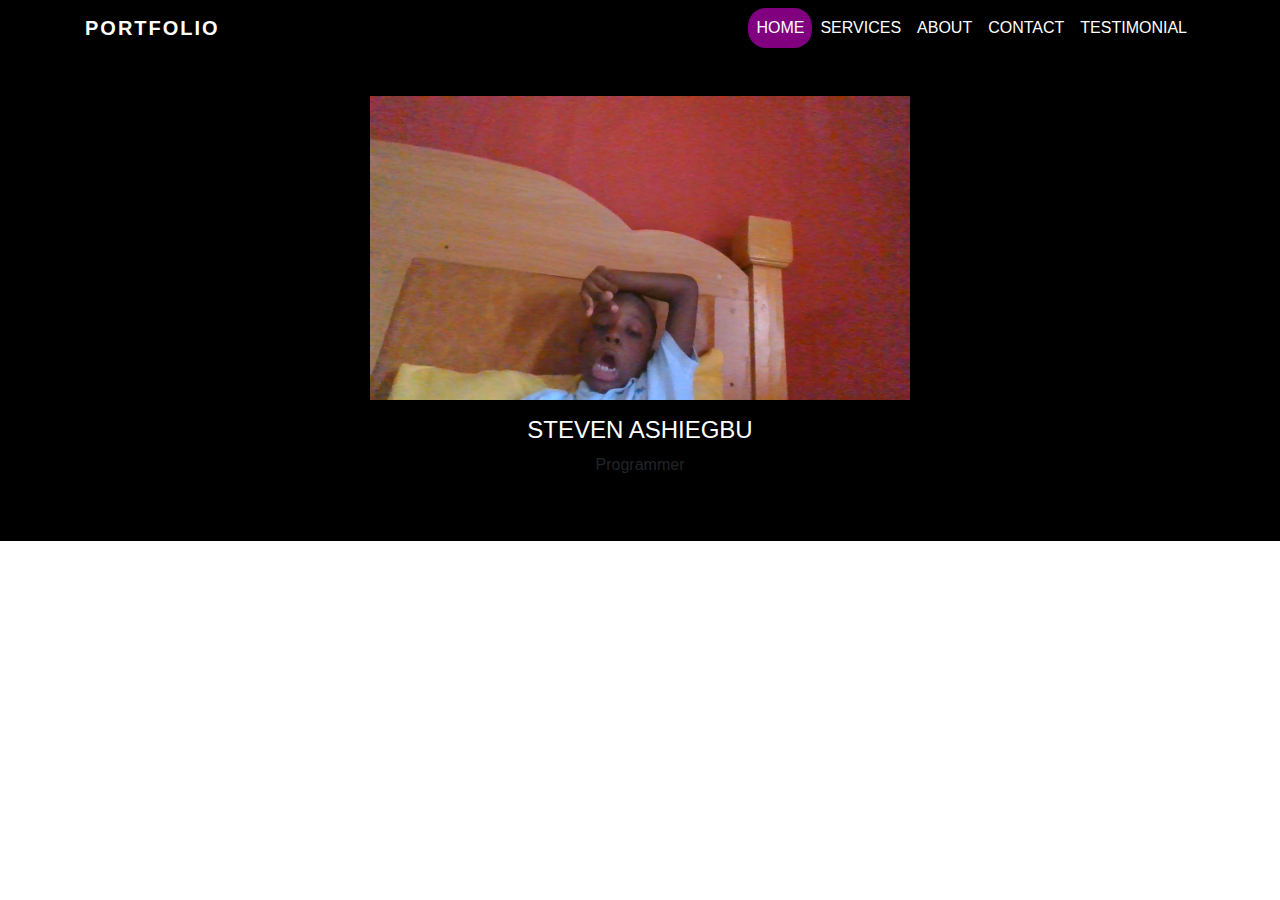
==== index.html @ 5b38dc57 "first commit" ====
<!DOCTYPE html>
<html lang="en">
<head>
    <meta charset="UTF-8">
    <meta http-equiv="X-UA-Compatible" content="IE=edge">
    <meta name="viewport" content="width=device-width, initial-scale=1.0">
    <title>Felix || Porfolio website</title>
    <link rel="icon" type="images/jpg"href="" >
    <link rel="stylesheet" href="plugin/fontawesome/css/font-awesome.min.css">
    <link rel="stylesheet" href="plugin/animate/animate.min.css" >
    <link rel="stylesheet" href="plugin/bootstrap/dist/css/bootstrap.min.css" >
    <link rel="stylesheet" href="css/style.css" >
</head>
<body>
    <header class="bg-black">
        <nav role="navigation" class="navbar navbar-dark navbar-expand-md  fixed-top">
            <div class="container">
                <a href="index.html" class="navbar-brand">Portfolio</a>
                <button type="button" class="navbar-toggler" data-toggle="collapse" data-target="#target">
                    <span class="navbar-toggler-icon"></span>
                </button>
                <div class="collapse navbar-collapse" id="target">
                    <ul class="navbar-nav ml-auto">
                        <li class="nav-item"><a href="index.html" class="nav-link active">Home</a></li>
                        <li class="nav-item"><a href="index.html" class="nav-link ">Services</a></li>
                        <li class="nav-item"><a href="index.html" class="nav-link ">About</a></li>
                        <li class="nav-item"><a href="index.html" class="nav-link ">Contact</a></li>
                        <li class="nav-item"><a href="index.html" class="nav-link ">Testimonial</a></li>

                    </ul>
                </div>


            </div>
        </nav>
<section class="py-5">
    <div class="container pt-5">
        <div class="row justify-content-center">
<div class="col-md-6 text-center">
    <img src="img.jpg" alt="boy" width="100%">
    <h4 class="text-white text-uppercase pt-3">Steven Ashiegbu</h4>
    <p class="text-purple">Programmer</p>
</div>
        </div>
    </div>
</section>
    </header>
    
    <script src="plugin/bootstrap/assets/js/vendor/jquery-slim.min.js"></script>
    <script src="plugin/bootstrap/dist/js/bootstrap.min.js"></script>
</body>
</html>
---- css/style.css ----
*{
    padding: 0;
    margin: 0;
    box-sizing: border-box;
}
.bg-black{background: black !important;}
header  .navbar{
    background: black;
}
.navbar  .navbar-brand{color: white;
    text-transform: uppercase;
    font-weight: 800;
    letter-spacing: 2px;
}
.navbar .navbar-brand:hover{
    color: purple;
}
.navbar-nav .nav-link{
    color: white !important;
    text-transform: uppercase;
}
.navbar-nav .nav-link:hover{
    color:purple ;
}
.active{
    color: white;
    background: purple ;
    border-radius: 18px;
}
.active:hover{
    color: white !important;
}
@media(max-width:567px){
    .active{
        background: none;
    }
}
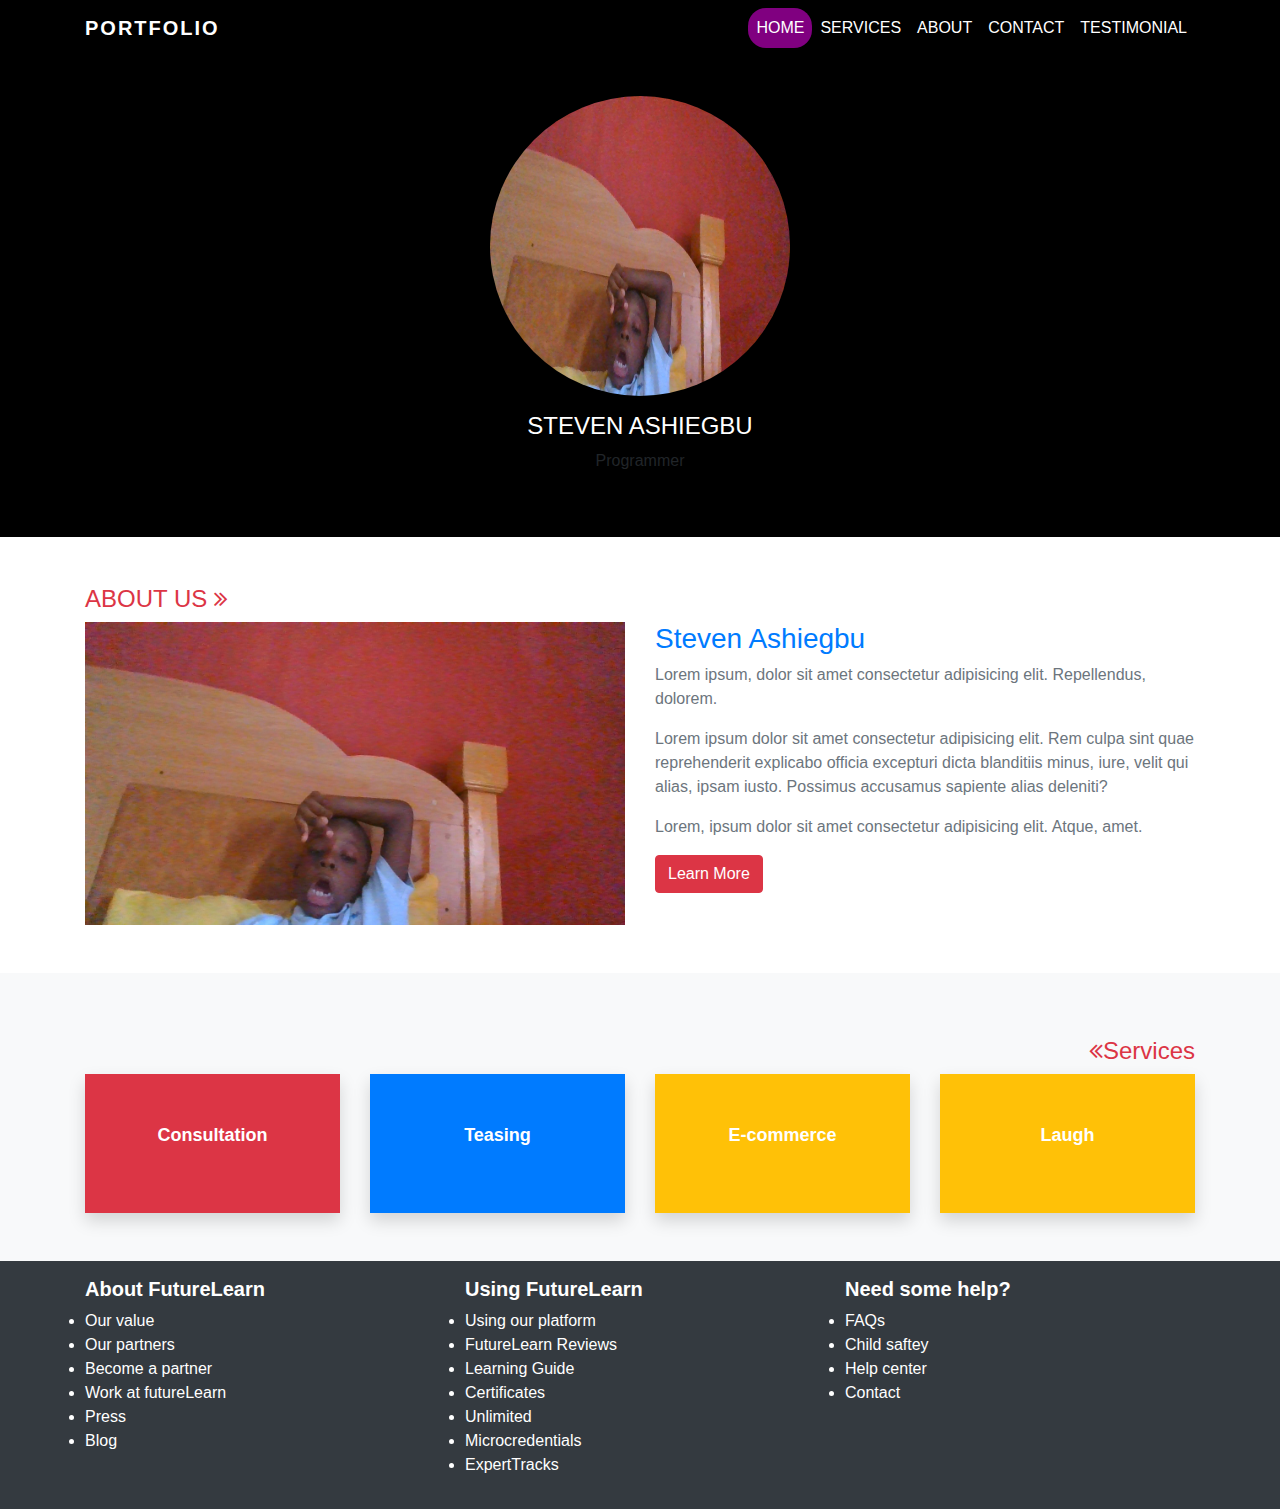
==== commit c2f86e50: "modified index and style.css" ====
--- a/index.html
+++ b/index.html
@@ -22,7 +22,7 @@
                 <div class="collapse navbar-collapse" id="target">
                     <ul class="navbar-nav ml-auto">
                         <li class="nav-item"><a href="index.html" class="nav-link active">Home</a></li>
-                        <li class="nav-item"><a href="index.html" class="nav-link ">Services</a></li>
+                        <li class="nav-item"><a href="#services" class="nav-link ">Services</a></li>
                         <li class="nav-item"><a href="index.html" class="nav-link ">About</a></li>
                         <li class="nav-item"><a href="index.html" class="nav-link ">Contact</a></li>
                         <li class="nav-item"><a href="index.html" class="nav-link ">Testimonial</a></li>
@@ -37,7 +37,10 @@
     <div class="container pt-5">
         <div class="row justify-content-center">
 <div class="col-md-6 text-center">
-    <img src="img.jpg" alt="boy" width="100%">
+    <div class="pix">
+    <img src="img.jpg" alt="boy" width="300px" height="300px" class="rounded-circle">
+</div>
+
     <h4 class="text-white text-uppercase pt-3">Steven Ashiegbu</h4>
     <p class="text-purple">Programmer</p>
 </div>
@@ -45,8 +48,144 @@
     </div>
 </section>
     </header>
+    <main>
+        <section class="py-5">
+            <div class="container">
+                <h4 class="text-danger">ABOUT US <i class="fa fa-angle-double-right"></i>
+                </h4>
+                <div class="row">
+<div class="col-md-6">
+    <img src="img.jpg" alt="boy" width="100%">
+</div>
+<div class="col-md-6">
+    <h3 class="text-primary">Steven Ashiegbu</h3>
+    <p class="text-muted">Lorem ipsum, dolor sit amet consectetur adipisicing elit. Repellendus, dolorem.</p>
+<p class="text-muted">Lorem ipsum dolor sit amet consectetur adipisicing elit. Rem culpa sint quae reprehenderit explicabo officia excepturi dicta blanditiis minus, iure, velit qui alias, ipsam iusto. Possimus accusamus sapiente alias deleniti?</p>    
+<p class="text-muted">Lorem, ipsum dolor sit amet consectetur adipisicing elit. Atque, amet.</p>
+    <a href="about.html" class="btn btn-danger">Learn More</a>
+
+
+</div>
+                </div>
+            </div>
+
+        </section>
+        <section class="bg-light py-5 " id="Services">
+            <div class="container">
+<h4 class="text-danger pt-3 text-right"> <i class="fa fa-angle-double-left"></i>Services</h4>
+<div class="row">
+    <div class="col-md-3">
+        <div class="shadow bg-danger px-5 py-5">
+            <p class="text-white text-center">Consultation</p>
+        </div>
+
+    </div>
+    <div class="col-md-3">
+        <div class="shadow bg-primary px-5 py-5">
+            <p class="text-white text-center">Teasing</p>
+        </div>
+    </div>
+    <div class="col-md-3">
+        <div class="shadow bg-warning px-5 py-5">
+            <p class="text-white text-center">E-commerce</p>
+        </div>
+    </div>
+    <div class="col-md-3">
+        <div class="shadow bg-warning px-5 py-5">
+            <p class="text-white text-center">Laugh</p>
+        </div>
+    </div>
+</div>
+            </div>
+        </section>
+
+<footer class="page-footer bg-dark py-3 px-5">
+    <div class="container text-md-left">
+        <div class="row">
+            <div class="col-md-4">
+                <h5 class="font-weight-bold text-white ">About FutureLearn</h5>
+                <ul class="text-white">
+                    <li>
+                        <a href="# "class="text-white">Our value</a>
+                    </li>
+                    <li>
+                        <a href="#"class="text-white">Our partners</a>
+                    </li>
+                    <li>
+                        <a href="#"class="text-white">Become a partner</a>
+                    </li>
+                    <li>
+                        <a href="#"class="text-white">Work at futureLearn</a>
+                    </li>
+                    <li>
+                        <a href="#"class="text-white">Press</a>
+                    </li>
+
+                    <li>
+                        <a href="#"class="text-white">Blog</a>
+                    </li>
+                </ul>
+            </div>
+            
+                <div class="col-md-4">
+                    <h5 class="font-weight-bold text-white ">Using FutureLearn</h5>
+                    <ul class="text-white">
+                        <li>
+                            <a href="# " class="text-white">Using our platform</a>
+                        </li>
+                        <li>
+                            <a href="#"class="text-white" >FutureLearn Reviews</a>
+                        </li>
+                        <li>
+                            <a href="#" class="text-white">Learning Guide</a>
+                        </li>
+                        <li>
+                            <a href="#" class="text-white">Certificates</a>
+                        </li>
+                        <li>
+                            <a href="#" class="text-white">Unlimited</a>
+                        </li>
+    
+                        <li>
+                            <a href="#" class="text-white">Microcredentials</a>
+                        </li>
+                        <li>
+                            <a href="#" class="text-white">ExpertTracks</a>
+                        </li>
+                    </ul>
+                </div>
+                <div class="col-md-4">
+                    <h5 class="font-weight-bold text-white ">Need some help?</h5>
+                    <ul class="text-white">
+                        <li>
+                            <a href="# " class="text-white">FAQs</a>
+                        </li>
+                        <li>
+                            <a href="#"class="text-white" >Child saftey</a>
+                        </li>
+                        <li>
+                            <a href="#" class="text-white">Help center</a>
+                        </li>
+                        <li>
+                            <a href="#" class="text-white">Contact</a>
+                        </li>
+        </div>
+    </div>
+</footer>
+                    </div>
+                    <div class="col-md-2">
+                    
+                    </div>
+                </div>
+            </div>
+
+        </section>
+    </main>
     
     <script src="plugin/bootstrap/assets/js/vendor/jquery-slim.min.js"></script>
     <script src="plugin/bootstrap/dist/js/bootstrap.min.js"></script>
+
+
+
 </body>
 </html>--- a/css/style.css
+++ b/css/style.css
@@ -34,4 +34,10 @@
     .active{
         background: none;
     }
+}
+
+/* services */
+.shadow p{
+    font-size:18px ;
+    font-weight:900 ;
 }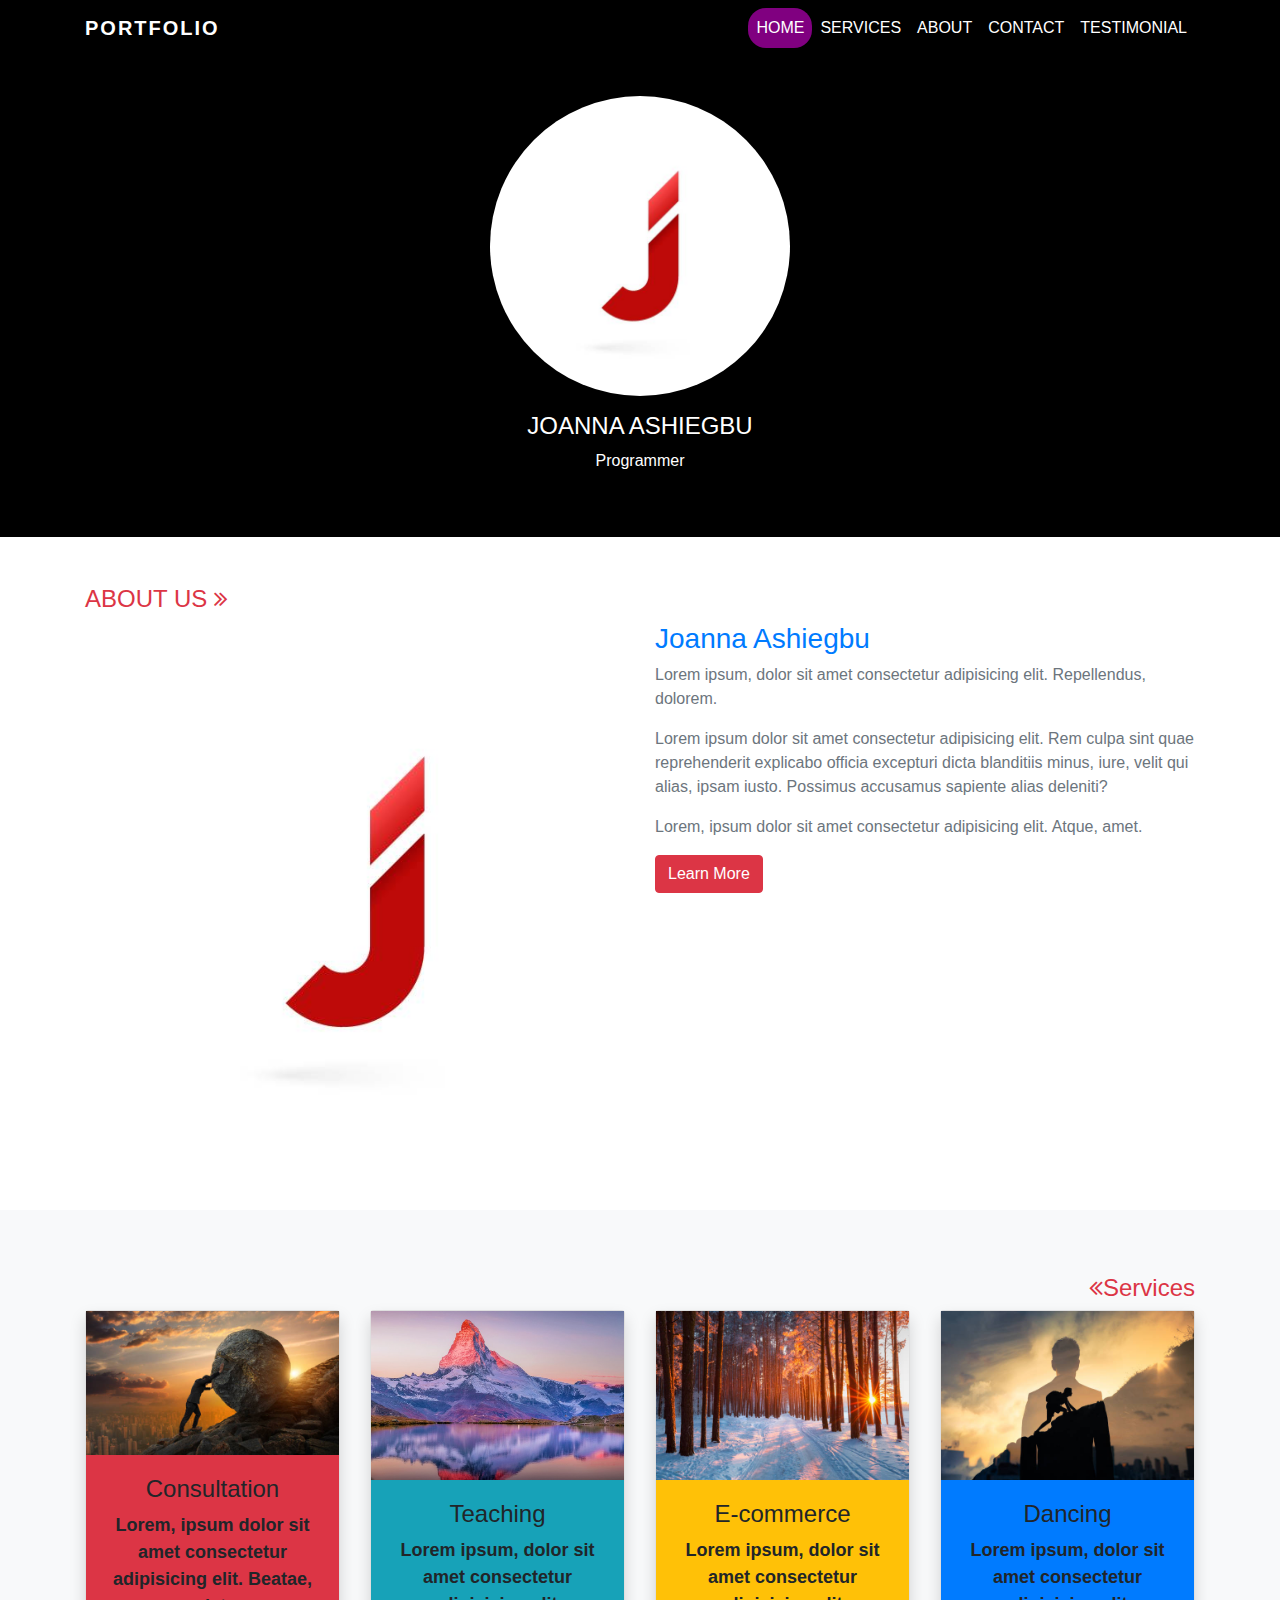
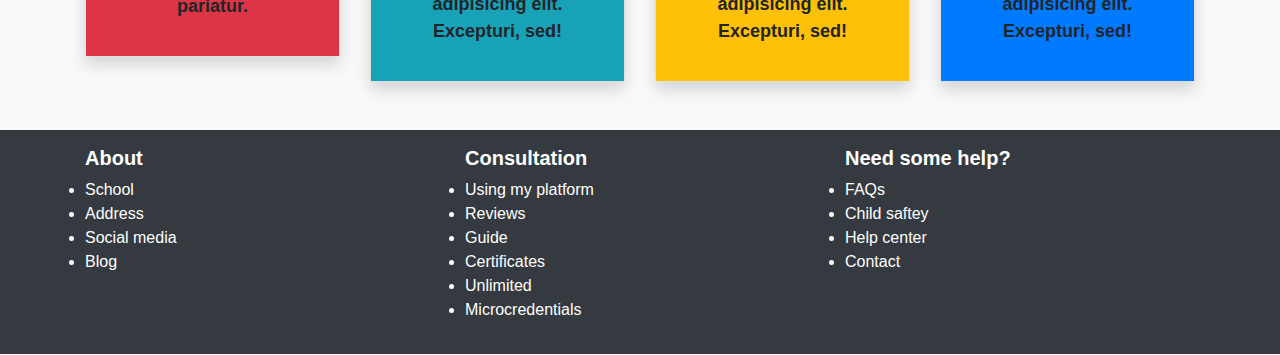
==== commit b960d4e5: "modified index and style.css" ====
--- a/index.html
+++ b/index.html
@@ -4,8 +4,8 @@
     <meta charset="UTF-8">
     <meta http-equiv="X-UA-Compatible" content="IE=edge">
     <meta name="viewport" content="width=device-width, initial-scale=1.0">
-    <title>Felix || Porfolio website</title>
-    <link rel="icon" type="images/jpg"href="" >
+    <title>Joanna || Porfolio website</title>
+    <link rel="icon" type="PICC/jpg"href="PICC.jpg" >
     <link rel="stylesheet" href="plugin/fontawesome/css/font-awesome.min.css">
     <link rel="stylesheet" href="plugin/animate/animate.min.css" >
     <link rel="stylesheet" href="plugin/bootstrap/dist/css/bootstrap.min.css" >
@@ -38,11 +38,11 @@
         <div class="row justify-content-center">
 <div class="col-md-6 text-center">
     <div class="pix">
-    <img src="img.jpg" alt="boy" width="300px" height="300px" class="rounded-circle">
-</div>
-
-    <h4 class="text-white text-uppercase pt-3">Steven Ashiegbu</h4>
-    <p class="text-purple">Programmer</p>
+    <img src="PICC.jpg" alt="" width="300px" height="300px" class="rounded-circle">
+</div>
+
+    <h4 class="text-white text-uppercase pt-3">Joanna Ashiegbu</h4>
+    <p class="text-white">Programmer</p>
 </div>
         </div>
     </div>
@@ -55,10 +55,10 @@
                 </h4>
                 <div class="row">
 <div class="col-md-6">
-    <img src="img.jpg" alt="boy" width="100%">
+    <img src="PICC.jpg" alt="" width="100%">
 </div>
 <div class="col-md-6">
-    <h3 class="text-primary">Steven Ashiegbu</h3>
+    <h3 class="text-primary">Joanna Ashiegbu</h3>
     <p class="text-muted">Lorem ipsum, dolor sit amet consectetur adipisicing elit. Repellendus, dolorem.</p>
 <p class="text-muted">Lorem ipsum dolor sit amet consectetur adipisicing elit. Rem culpa sint quae reprehenderit explicabo officia excepturi dicta blanditiis minus, iure, velit qui alias, ipsam iusto. Possimus accusamus sapiente alias deleniti?</p>    
 <p class="text-muted">Lorem, ipsum dolor sit amet consectetur adipisicing elit. Atque, amet.</p>
@@ -75,25 +75,46 @@
 <h4 class="text-danger pt-3 text-right"> <i class="fa fa-angle-double-left"></i>Services</h4>
 <div class="row">
     <div class="col-md-3">
-        <div class="shadow bg-danger px-5 py-5">
-            <p class="text-white text-center">Consultation</p>
-        </div>
-
-    </div>
-    <div class="col-md-3">
-        <div class="shadow bg-primary px-5 py-5">
-            <p class="text-white text-center">Teasing</p>
-        </div>
-    </div>
-    <div class="col-md-3">
-        <div class="shadow bg-warning px-5 py-5">
-            <p class="text-white text-center">E-commerce</p>
-        </div>
-    </div>
-    <div class="col-md-3">
-        <div class="shadow bg-warning px-5 py-5">
-            <p class="text-white text-center">Laugh</p>
-        </div>
+        <div class="card shadow">
+            <img src="pic1.jpg" alt=""
+            width="100%" >
+            <div class="card-body bg-danger text-center">
+                <h4>Consultation</h4>
+                <P>Lorem, ipsum dolor sit amet consectetur adipisicing elit. Beatae, pariatur.</P>
+
+            </div>
+    </div>
+    </div>
+    <div class="col-md-3">
+    <div class="card shadow">
+        <img src="pic2.jpg" alt=""
+        width="100%" >
+        <div class="card-body bg-info text-center">
+            <h4>Teaching</h4>
+            <P>Lorem ipsum, dolor sit amet consectetur adipisicing elit. Excepturi, sed!</P>
+        </div>
+    </div>
+    </div>
+    <div class="col-md-3">
+    <div class="card shadow">
+        <img src="pic3.jpg" alt=""
+        width="100%" >
+        <div class="card-body  bg-warning text-center">
+            <h4>E-commerce</h4>
+            <P>Lorem ipsum, dolor sit amet consectetur adipisicing elit. Excepturi, sed!</P>
+        </div>
+    </div>
+</div>
+    
+
+    <div class="col-md-3">
+        <div class="card shadow">
+            <img src="pic4.jpg" alt=""
+            width="100%" >
+            <div class="card-body bg-primary text-center">
+                <h4>Dancing</h4>
+                <P>Lorem ipsum, dolor sit amet consectetur adipisicing elit. Excepturi, sed!</P>
+            </div>
     </div>
 </div>
             </div>
@@ -103,24 +124,17 @@
     <div class="container text-md-left">
         <div class="row">
             <div class="col-md-4">
-                <h5 class="font-weight-bold text-white ">About FutureLearn</h5>
+                <h5 class="font-weight-bold text-white ">About </h5>
                 <ul class="text-white">
                     <li>
-                        <a href="# "class="text-white">Our value</a>
-                    </li>
-                    <li>
-                        <a href="#"class="text-white">Our partners</a>
-                    </li>
-                    <li>
-                        <a href="#"class="text-white">Become a partner</a>
-                    </li>
-                    <li>
-                        <a href="#"class="text-white">Work at futureLearn</a>
-                    </li>
-                    <li>
-                        <a href="#"class="text-white">Press</a>
-                    </li>
-
+                        <a href="# "class="text-white">School</a>
+                    </li>
+                    <li>
+                        <a href="#"class="text-white">Address</a>
+                    </li>
+                    <li>
+                        <a href="#"class="text-white">Social media</a>
+                    </li>
                     <li>
                         <a href="#"class="text-white">Blog</a>
                     </li>
@@ -128,16 +142,16 @@
             </div>
             
                 <div class="col-md-4">
-                    <h5 class="font-weight-bold text-white ">Using FutureLearn</h5>
+                    <h5 class="font-weight-bold text-white ">Consultation</h5>
                     <ul class="text-white">
                         <li>
-                            <a href="# " class="text-white">Using our platform</a>
-                        </li>
-                        <li>
-                            <a href="#"class="text-white" >FutureLearn Reviews</a>
-                        </li>
-                        <li>
-                            <a href="#" class="text-white">Learning Guide</a>
+                            <a href="# " class="text-white">Using my platform</a>
+                        </li>
+                        <li>
+                            <a href="#"class="text-white" > Reviews</a>
+                        </li>
+                        <li>
+                            <a href="#" class="text-white"> Guide</a>
                         </li>
                         <li>
                             <a href="#" class="text-white">Certificates</a>
@@ -148,9 +162,6 @@
     
                         <li>
                             <a href="#" class="text-white">Microcredentials</a>
-                        </li>
-                        <li>
-                            <a href="#" class="text-white">ExpertTracks</a>
                         </li>
                     </ul>
                 </div>
@@ -186,6 +197,7 @@
     <script src="plugin/bootstrap/dist/js/bootstrap.min.js"></script>
 
 
-
+    
+        
 </body>
 </html>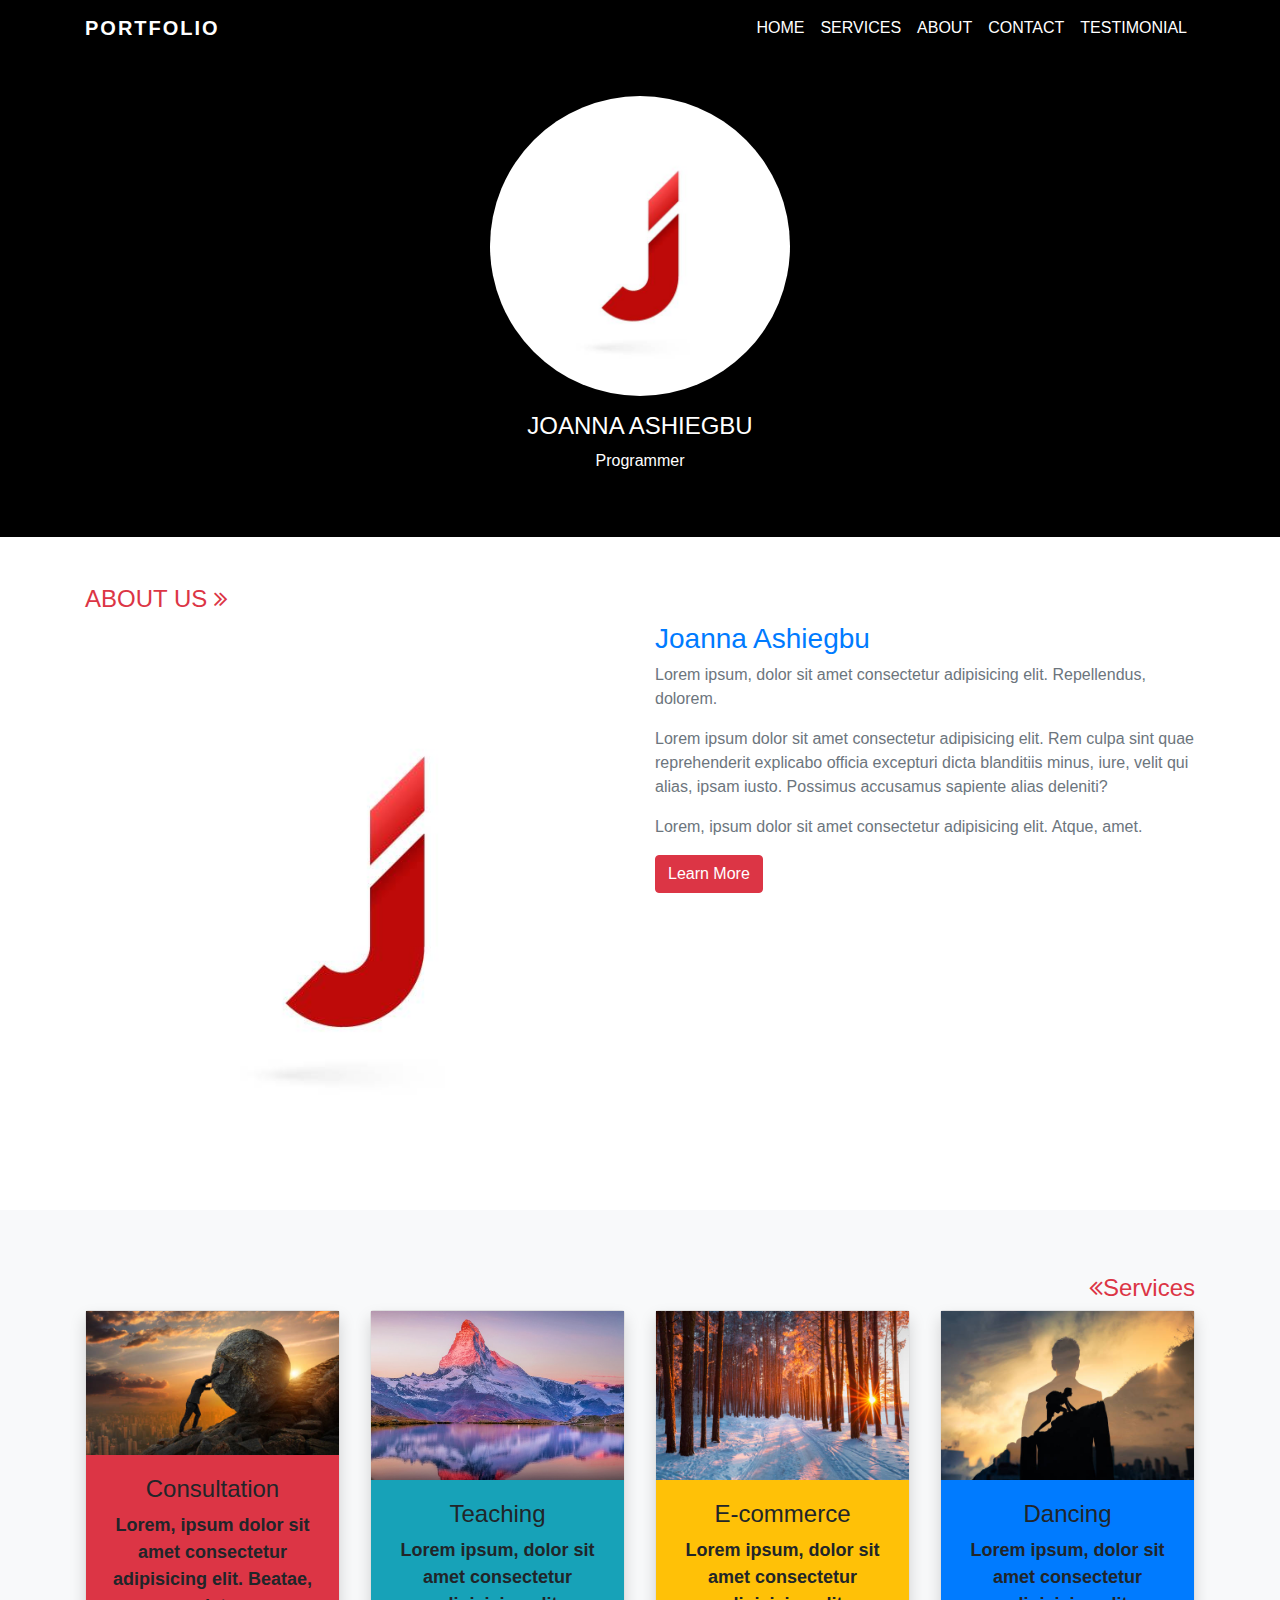
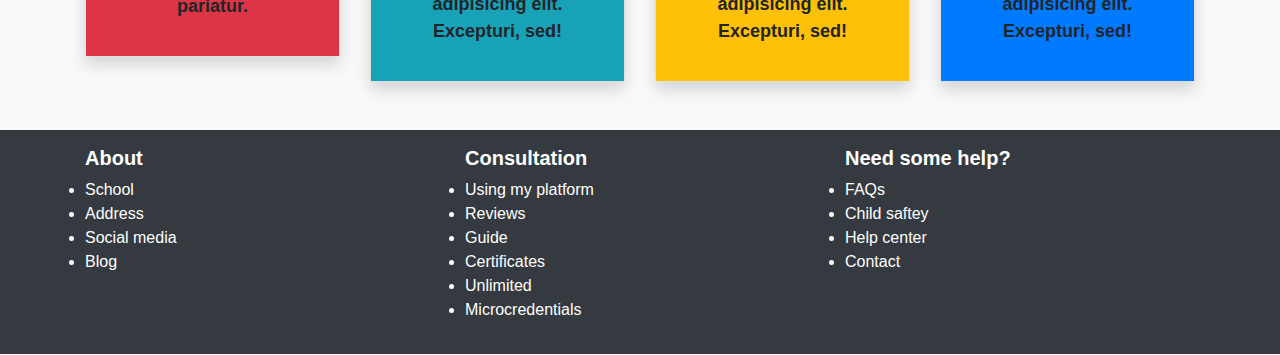
==== commit d781c020: "modified index and style.css" ====
--- a/index.html
+++ b/index.html
@@ -22,10 +22,10 @@
                 <div class="collapse navbar-collapse" id="target">
                     <ul class="navbar-nav ml-auto">
                         <li class="nav-item"><a href="index.html" class="nav-link active">Home</a></li>
-                        <li class="nav-item"><a href="#services" class="nav-link ">Services</a></li>
-                        <li class="nav-item"><a href="index.html" class="nav-link ">About</a></li>
-                        <li class="nav-item"><a href="index.html" class="nav-link ">Contact</a></li>
-                        <li class="nav-item"><a href="index.html" class="nav-link ">Testimonial</a></li>
+                        <li class="nav-item"><a href="#services" class="nav-link active">Services</a></li>
+                        <li class="nav-item"><a href="index.html" class="nav-link active ">About</a></li>
+                        <li class="nav-item"><a href="index.html" class="nav-link active ">Contact</a></li>
+                        <li class="nav-item"><a href="index.html" class="nav-link  active">Testimonial</a></li>
 
                     </ul>
                 </div>
--- a/css/style.css
+++ b/css/style.css
@@ -24,11 +24,12 @@
 }
 .active{
     color: white;
-    background: purple ;
+    background: black ;
     border-radius: 18px;
 }
 .active:hover{
     color: white !important;
+    background: purple;
 }
 @media(max-width:567px){
     .active{
